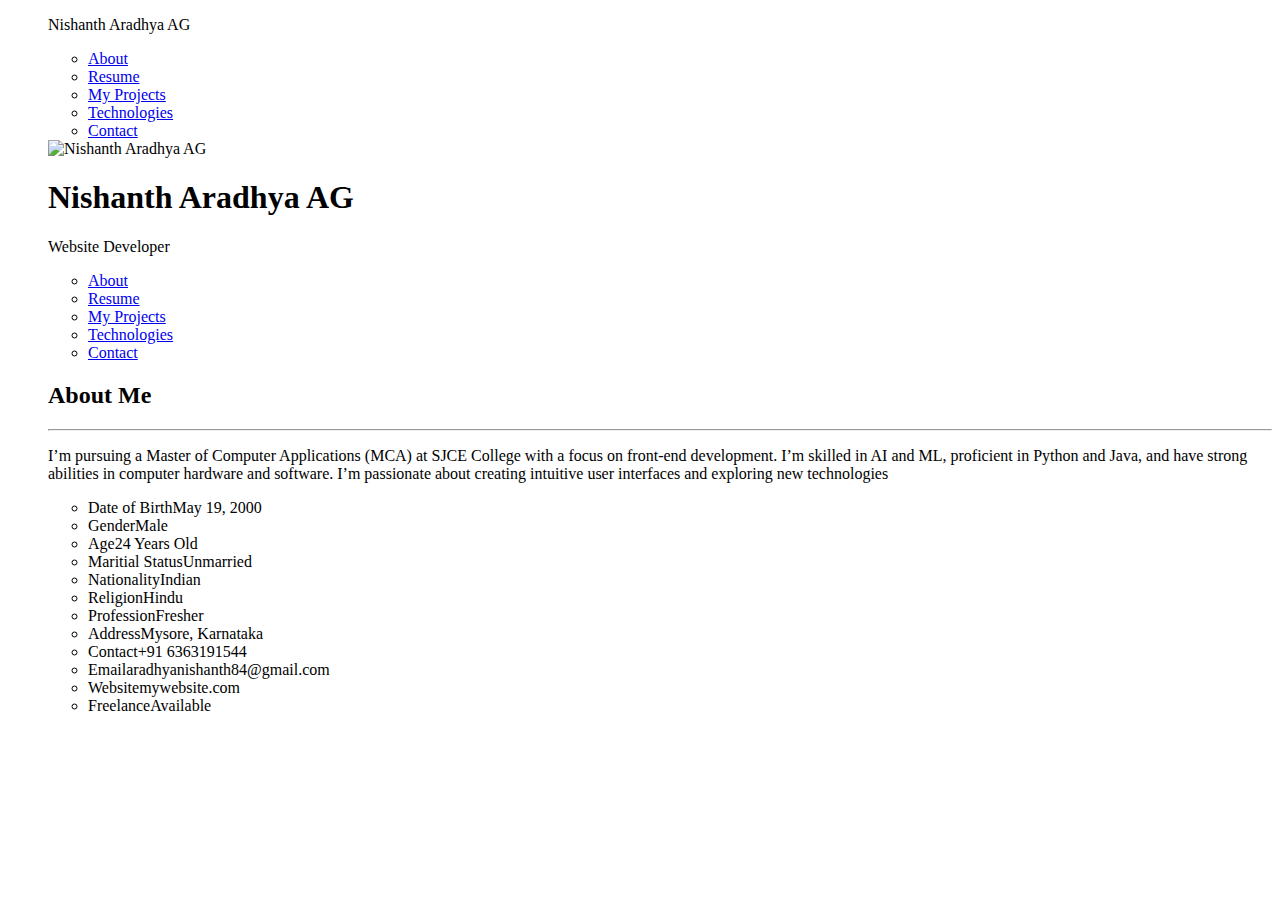
==== index.html @ 658544bd "Create index.html" ====
<!DOCTYPE html>
<html lang="en">

<head>
    <meta charset="UTF-8">
    <meta http-equiv="X-UA-Compatible" content="IE=edge">
    <meta name="viewport" content="width=device-width, initial-scale=1.0">

    <!-- CSS file -->
    <link rel="stylesheet" href="css/style.css">

    <!-- Favicon -->
    <link rel="shortcut icon" href="img/profile123.jpg" type="image/x-icon">

    <!-- Fontawesome CDN -->
    <link rel="stylesheet" href="https://cdnjs.cloudflare.com/ajax/libs/font-awesome/6.0.0-beta3/css/all.min.css"
        integrity="sha512-Fo3rlrZj/k7ujTnHg4CGR2D7kSs0v4LLanw2qksYuRlEzO+tcaEPQogQ0KaoGN26/zrn20ImR1DfuLWnOo7aBA=="
        crossorigin="anonymous" referrerpolicy="no-referrer" />

    <title>Nishanth Aradhya AG</title>
</head>

<body>
    <!-- Website Layout -->
    <ul class="website_container">

        <!-- Global Menu -->
        <div id="global_menu_button_container">
            <p class="site_title">Nishanth Aradhya AG</p>
            <i class="fa fa-bars" id="global_menu_button"></i>
        </div>

        <ul id="global_menu_items">
            <div>
                <i class="fa fa-close" id="global_menu_close_button"></i>
                <li><a href="/"><i class="fa fa-home"></i> About</a></li>
                <li><a href="resume.html"><i class="fas fa-file-alt"></i> Resume</a></li>
                <li><a href="blogs.html"><i class="fas fa-pen-nib"></i> My Projects</a></li>
                <li><a href="services.html"><i class="fas fa-cog"></i> Technologies</a></li>
                <li><a href="contact.html"><i class="fas fa-phone-square"></i> Contact</a></li>
            </div>
        </ul>

        <!--x Global Menu x-->

        <!-- sidebar -->
        <div class="sidebar_container">
            <!-- Sidebar Image -->
            <div class="image">
                <img src="img/profile123.jpeg" alt="Nishanth Aradhya AG">
                <div class="right_image_box"></div>
                <div class="left_image_box"></div>
            </div>

            <!-- sidebar Content -->
            <div class="sidebar_content">
                <!-- Long name can be applied so easily -->
                <h1>Nishanth Aradhya AG</h1>
                <p>Website Developer</p>
                <!-- Social Medias -->
                <div class="social_media">
                    <a href="https://www.linkedin.com/in/nishanth-aradhya-a28506203"><i class="fab fa-linkedin"></i></a>
                    <a href="https://github.com/Nishanth619"><i class="fab fa-github"></i></a>
                    <a href="https://www.instagram.com/nishanth__aradhya/"><i class="fab fa-instagram"></i></a>
                </div>
            </div>

            <!-- Sidebar Buttom Menu -->
            <div class="sidebar_buttom_menu" id="sidebar_buttom_menu">
                <i class="fa fa-bars" id="sidebar_menu_icon"></i>
            </div>

            <!-- Sidebar Navigation -->
            <ul class="sidebar_navigation" id="sidebar_navigation">
                <li><a href="/" class="active">About</a></li>
                <li><a href="resume.html">Resume</a></li>
                <li><a href="blogs.html">My Projects</a></li>
                <li><a href="services.html">Technologies</a></li>
                <li><a href="contact.html">Contact</a></li>
            </ul>

        </div>

        <!-- content -->
        <div class="content_container">
            <!-- About Page -->
            <div class="about_page">
                <h2 class="title">About <span>Me</span></h2>
                <hr class="line">
                <div class="about_content">
                    <p class="about_text">I’m pursuing a Master of Computer Applications (MCA) at SJCE College with a focus on front-end development.
                        I’m skilled in AI and ML, proficient in Python and Java, and have strong abilities in computer hardware and software.
                        I’m passionate about creating intuitive user interfaces and exploring new technologies</p>
                </div>
                <div class="about_profile">
                    <ul class="left_profile">
                        <li><span class="profile_title">Date of Birth</span><span>May 19, 2000</span></li>
                        <li><span class="profile_title">Gender</span><span>Male</span></li>
                        <li><span class="profile_title">Age</span><span>24 Years Old</span></li>
                        <li><span class="profile_title">Maritial Status</span><span>Unmarried</span></li>
                        <li><span class="profile_title">Nationality</span><span>Indian</span></li>
                        <li><span class="profile_title">Religion</span><span>Hindu</span></li>
                    </ul>

                    <ul class="right_profile">
                        <li><span class="profile_title">Profession</span><span>Fresher</span></li>
                        <li><span class="profile_title">Address</span><span>Mysore, Karnataka</span></li>
                        <li><span class="profile_title">Contact</span><span>+91 6363191544</span></li>
                        <li><span class="profile_title">Email</span><span>aradhyanishanth84@gmail.com</span></li>
                        <li><span class="profile_title">Website</span><span>mywebsite.com</span></li>
                        <li><span class="profile_title">Freelance</span><span>Available</span></li>
                    </ul>
                </div>
            </div>
        </div>

        <script src="js/script.js"></script>
</body>

</html>
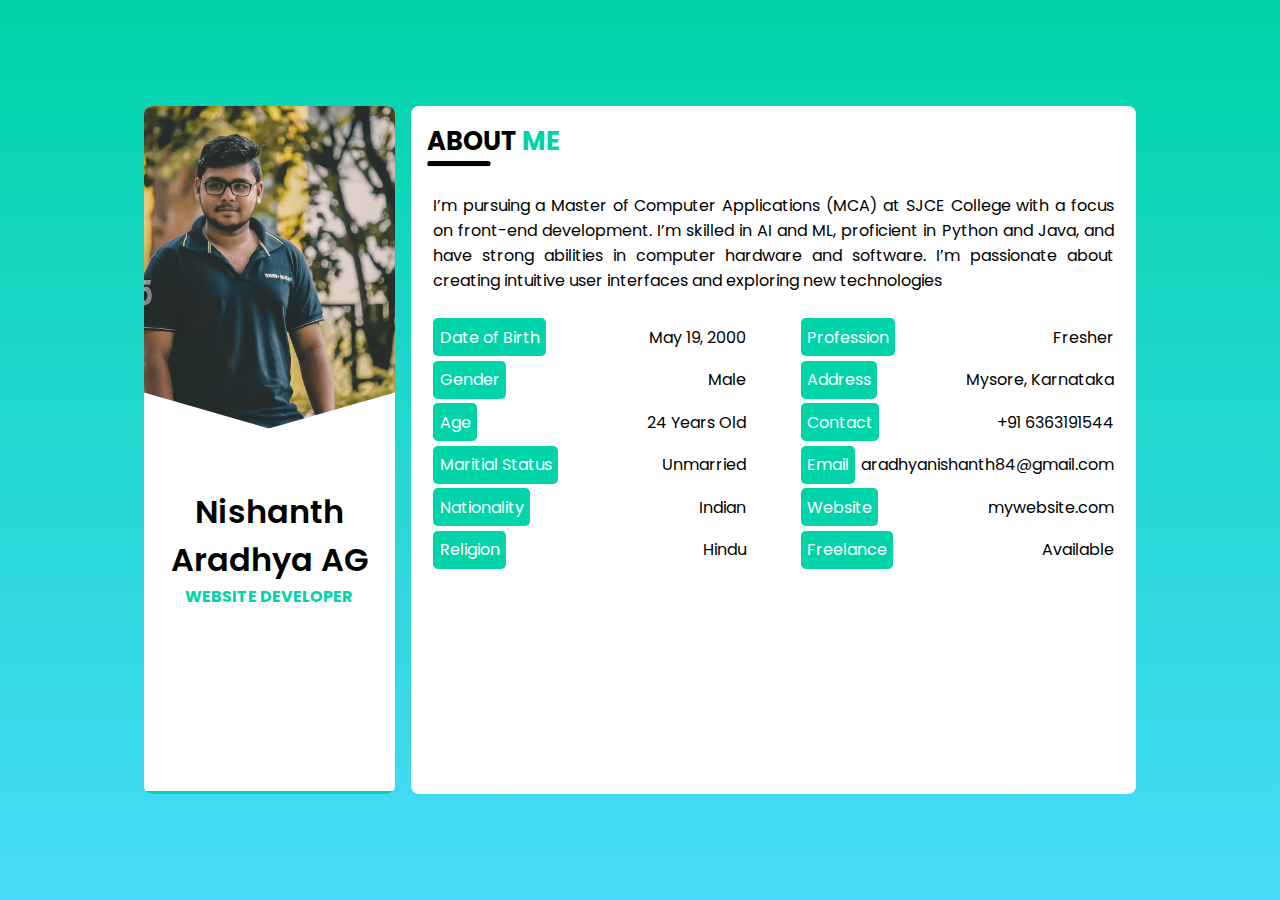
==== commit 158ea2c2: "Update index.html" ====
--- a/index.html
+++ b/index.html
@@ -7,7 +7,7 @@
     <meta name="viewport" content="width=device-width, initial-scale=1.0">
 
     <!-- CSS file -->
-    <link rel="stylesheet" href="css/style.css">
+    <link rel="stylesheet" href="style.css">
 
     <!-- Favicon -->
     <link rel="shortcut icon" href="img/profile123.jpg" type="image/x-icon">
@@ -47,7 +47,7 @@
         <div class="sidebar_container">
             <!-- Sidebar Image -->
             <div class="image">
-                <img src="img/profile123.jpeg" alt="Nishanth Aradhya AG">
+                <img src="profile123.jpeg" alt="Nishanth Aradhya AG">
                 <div class="right_image_box"></div>
                 <div class="left_image_box"></div>
             </div>
--- a/style.css
+++ b/style.css
@@ -0,0 +1,677 @@
+/* Google Font */
+@import url("https://fonts.googleapis.com/css2?family=Poppins:ital,wght@0,100;0,200;0,300;0,400;0,500;0,600;0,700;0,800;0,900;1,100;1,200;1,300;1,400;1,500;1,600;1,700;1,800;1,900&display=swap");
+
+/* CSS Reset */
+* {
+    padding: 0;
+    margin: 0;
+    box-sizing: border-box;
+    scroll-behavior: smooth;
+    font-family: "Poppins", sans-serif;
+}
+
+/* CSS Variables */
+:root {
+    --brand-color: #00d4a8; /* A soft light green */
+    --linear-back: linear-gradient(180deg, 
+            rgba(0, 212, 168, 1) 0%, /* Light green at the top */
+            rgba(72, 219, 251, 1) 100%); /* Soft sky blue at the bottom */
+}
+
+
+
+a {
+    text-decoration: none;
+    color: black;
+}
+
+li {
+    list-style: none;
+}
+
+/* CSS in Body */
+body {
+    height: 100vh;
+    width: 100vw;
+    background: var(--linear-back);
+    display: flex;
+    align-items: center;
+    justify-content: center;
+}
+
+.website_container {
+    width: 80%;
+    height: 80%;
+    display: flex;
+    padding: 1rem;
+    position: relative;
+}
+
+/* Sidebar */
+.website_container .sidebar_container {
+    width: 35%;
+    height: 100%;
+    background-color: white;
+    margin-right: 1rem;
+    border-radius: 0.5rem;
+    overflow: hidden;
+    position: relative;
+}
+
+.sidebar_container .image {
+    height: 50%;
+    width: 100%;
+    position: relative;
+}
+
+.sidebar_container .image img {
+    width: 100%;
+    height: 100%;
+    object-fit: cover;
+    object-position: top;
+}
+
+.sidebar_container .image .right_image_box {
+    width: 70%;
+    height: 100px;
+    background-color: white;
+    position: absolute;
+    bottom: -3.5rem;
+    left: -3rem;
+    transform: rotate(16deg);
+}
+
+.sidebar_container .image .left_image_box {
+    width: 70%;
+    height: 100px;
+    background-color: white;
+    position: absolute;
+    bottom: -3.5rem;
+    right: -3rem;
+    transform: rotate(-16deg);
+}
+
+.sidebar_container .sidebar_content {
+    position: absolute;
+    width: 100%;
+    margin-top: 2rem;
+    text-align: center;
+    padding: 0.4rem;
+}
+
+.sidebar_container .sidebar_content h1 {
+    color: black;
+    font-size: 2rem;
+    font-weight: 600;
+}
+
+.sidebar_container .sidebar_content p {
+    color: var(--brand-color);
+    font-size: 1rem;
+    text-transform: uppercase;
+    font-weight: 700;
+}
+
+.sidebar_container .sidebar_content .social_media {
+    margin-top: 1rem;
+}
+
+.sidebar_container .sidebar_content .social_media a {
+    font-size: 1.8rem;
+    margin: 0.4rem;
+    color: black;
+}
+
+.sidebar_container .sidebar_content .social_media a:hover {
+    color: var(--brand-color);
+    transition: 0.3s;
+}
+
+.sidebar_container .sidebar_buttom_menu {
+    position: absolute;
+    border-top: 0.2rem solid var(--brand-color);
+    width: 100%;
+    font-size: 1.6rem;
+    left: 0;
+    bottom: 0;
+    text-align: center;
+    cursor: pointer;
+    z-index: 3;
+}
+
+.sidebar_container .sidebar_buttom_menu:hover {
+    color: var(--brand-color);
+    transition: 0.3s;
+}
+
+/* Sidebar Navigation */
+.sidebar_container .sidebar_navigation {
+    position: absolute;
+    top: 0;
+    left: -100%;
+    width: 100%;
+    height: 100%;
+    background-color: white;
+    display: flex;
+    flex-direction: column;
+    align-items: center;
+    justify-content: center;
+    font-size: 2rem;
+    z-index: 2;
+    transition: left 0.3s;
+}
+
+.sidebar_container .sidebar_navigation li {
+    margin: 0.3rem 0;
+}
+
+.sidebar_container .sidebar_navigation li a:hover,
+.sidebar_container .sidebar_navigation .active {
+    color: var(--brand-color);
+    transition: 0.3s;
+    font-weight: bold;
+}
+
+/* Content */
+.website_container .content_container {
+    width: 100%;
+    height: 100%;
+    background-color: white;
+    border-radius: 0.5rem;
+    padding: 1rem;
+    overflow-y: scroll;
+}
+
+.content_container::-webkit-scrollbar {
+    width: 0.2rem;
+}
+
+.content_container::-webkit-scrollbar-thumb {
+    width: 0.2rem;
+    background-color: gray;
+    border-radius: 0.2rem;
+}
+
+/* About Page */
+
+.title {
+    font-size: 1.6rem;
+    text-transform: uppercase;
+}
+
+.title span {
+    color: var(--brand-color);
+}
+
+.line {
+    width: 4rem;
+    border-top: 0.35rem solid black;
+    border-radius: 0.5rem;
+}
+
+.about_page .about_content {
+    margin-top: 1.2rem;
+    padding: 0.4rem;
+    margin-bottom: 0.5rem;
+}
+
+.about_page .about_content p {
+    font-size: 1rem;
+    text-align: justify;
+}
+
+.about_profile {
+    display: flex;
+    justify-content: space-between;
+    padding: 0.4rem;
+}
+
+.about_profile .left_profile {
+    width: 46%;
+}
+
+.about_profile .left_profile li {
+    display: flex;
+    justify-content: space-between;
+    align-items: center;
+    margin: 0.3rem 0;
+    font-size: 1rem;
+}
+
+.about_profile .right_profile {
+    width: 46%;
+}
+
+.about_profile .right_profile li {
+    display: flex;
+    justify-content: space-between;
+    margin: 0.3rem 0;
+    align-items: center;
+    font-size: 1rem;
+}
+
+li .profile_title {
+    padding: 0.4rem;
+    background-color: var(--brand-color);
+    color: white;
+    border-radius: 0.3rem;
+}
+
+/* Resume Page */
+.resume_page .resume_container {
+    margin: 1.2rem 0;
+    display: flex;
+}
+
+.left_resume {
+    width: 100%;
+    padding: 0.6rem;
+    border-right: 0.2rem solid var(--brand-color);
+}
+
+.right_resume {
+    width: 100%;
+    padding: 0.6rem;
+}
+
+.resume_title {
+    font-size: 1.2rem;
+    text-transform: uppercase;
+    font-weight: 700;
+    margin-bottom: 1rem;
+}
+
+.resume_title i {
+    color: var(--brand-color);
+}
+
+.resume_box {
+    margin: 1.5rem 0;
+}
+
+.resume_box .resume_date {
+    font-size: 1rem;
+    border: 0.1rem solid var(--brand-color);
+    padding: 0.1rem 0.2rem;
+    color: var(--brand-color);
+}
+
+.resume_box .resume_box_title {
+    margin-top: 0.5rem;
+    font-size: 1.2rem;
+    font-weight: 500;
+}
+
+.resume_box .resume_company {
+    font-size: 1rem;
+}
+
+.resume_box .resume_text {
+    font-size: 1rem;
+    font-weight: 300;
+}
+
+/* Skills Container */
+
+.skill_box .skill_title {
+    font-size: 1.2rem;
+    font-weight: 500;
+}
+
+.skill_box {
+    margin: 1rem 0;
+}
+
+.skill_box .skill_line_container {
+    height: 0.8rem;
+    width: 100%;
+    background-color: lightgray;
+    border-radius: 0.4rem;
+    overflow: hidden;
+}
+
+.skill_box .skill_line {
+    background-color: var(--brand-color);
+    height: 0.8rem;
+}
+
+/* Blogs Page */
+.blogs_page .blogs_container {
+    margin: 0.4rem;
+}
+
+.blog_box {
+    margin-top: 1.2rem;
+    border: 0.1rem solid var(--brand-color);
+    padding: 0.5rem;
+    border-radius: 0.4rem;
+}
+
+.blog_box .blog_title {
+    font-size: 1.6rem;
+    text-transform: uppercase;
+    font-weight: 600;
+}
+
+.blog_box .blog_text {
+    margin: 0.4rem 0;
+    font-size: 1rem;
+    font-weight: 400;
+    text-align: justify;
+}
+
+.blog_box .blog_image {
+    width: 100%;
+    height: auto;
+}
+
+/* Services Page */
+
+.services_page .services_container {
+    margin: 1.2rem 0.4rem 0.4rem 0.4rem;
+    display: flex;
+}
+
+.services_page .services_container .services_box {
+    width: 50%;
+    margin: 0.6rem;
+    border: 0.1rem solid var(--brand-color);
+    border-radius: 0.4rem;
+    padding: 0.6rem;
+    text-align: center;
+    cursor: pointer;
+}
+
+.services_page .services_container .services_box:hover {
+    background-color: var(--brand-color);
+    transition: 0.3s;
+}
+
+.services_page .services_container .services_box:hover i,
+.services_page .services_container .services_box:hover .services_title {
+    color: white;
+    transition: 0.3s;
+}
+
+.services_box i {
+    color: var(--brand-color);
+    font-size: 1.5rem;
+    margin: 0.3rem 0;
+}
+
+.services_box .services_title {
+    font-size: 1.2rem;
+    text-transform: uppercase;
+    color: var(--brand-color);
+    margin: 0.4rem 0;
+}
+
+.services_box .services_text {
+    font-size: 1rem;
+    font-weight: 400;
+}
+
+/* Contact Page */
+.contact_page .contact_container {
+    margin: 1.2rem 0.4rem;
+}
+
+.contact_container form .form_name_row {
+    display: flex;
+    justify-content: space-between;
+}
+
+.contact_container form .form_name_row .left_form_row {
+    width: 47%;
+}
+
+.contact_container form .form_name_row .right_form_row {
+    width: 47%;
+}
+
+.contact_container form label {
+    display: block;
+    font-size: 1rem;
+    margin-top: 0.8rem;
+    margin-left: 0.2rem;
+}
+
+.contact_container form input {
+    width: 100%;
+    font-size: 1rem;
+    padding: 0.3rem;
+    border: none;
+    outline: none;
+    background-color: lightgray;
+    border-radius: 0.4rem;
+}
+
+.contact_container form input:focus {
+    border: 0.2rem solid var(--brand-color);
+    transition: 0.3s;
+}
+
+.contact_container form textarea {
+    width: 100%;
+    font-size: 1rem;
+    padding: 0.3rem;
+    border: none;
+    outline: none;
+    background-color: lightgray;
+    border-radius: 0.4rem;
+    height: 6rem;
+    resize: none;
+}
+
+.contact_container form #send_button {
+    background-color: var(--brand-color);
+    margin-top: 0.6rem;
+    color: white;
+    font-weight: bold;
+    cursor: pointer;
+}
+
+.contact_container form #send_button:hover {
+    opacity: 0.8;
+    transition: 0.3s;
+}
+
+/* Global Menu CSS */
+#global_menu_button_container {
+    position: absolute;
+    left: -3rem;
+    display: none;
+    margin-top: 0.1rem;
+}
+
+#global_menu_button_container #global_menu_button {
+    background-color: white;
+    font-size: 2rem;
+    padding: 0.8rem;
+    border-radius: 0.4rem;
+    cursor: pointer;
+}
+
+#global_menu_button_container #global_menu_button:hover {
+    color: var(--brand-color);
+    transition: 0.3s;
+}
+
+#global_menu_button_container p {
+    color: var(--brand-color);
+    font-size: 1.4rem;
+    font-weight: bold;
+    display: none;
+}
+
+#global_menu_items {
+    position: fixed;
+    left: -120%;
+    /* left: 0; */
+    top: 0;
+    background-color: white;
+    width: 40%;
+    height: 100vh;
+    z-index: 10;
+    display: flex;
+    justify-content: center;
+    transition: left 0.3s;
+}
+
+#global_menu_items div {
+    width: 80%;
+    margin-top: 4rem;
+}
+
+#global_menu_items li {
+    margin: 1rem 0;
+}
+
+#global_menu_items a {
+    display: block;
+    width: 100%;
+    padding: 0.4rem 0.2rem;
+    border-bottom: 0.1rem solid var(--brand-color);
+    font-size: 1.4rem;
+}
+
+#global_menu_items a:hover {
+    color: var(--brand-color);
+    transition: 0.3s;
+}
+
+#global_menu_items #global_menu_close_button {
+    position: absolute;
+    right: -3.3rem;
+    top: 0;
+    font-size: 2.6rem;
+    background-color: white;
+    padding: 0.6rem 0.8rem;
+    cursor: pointer;
+}
+
+#global_menu_items #global_menu_close_button:hover {
+    color: var(--brand-color);
+    transition: 0.3s;
+}
+
+/* Making Responsive */
+
+@media screen and (max-width: 1200px) {
+    .website_container {
+        width: 92%;
+        height: 92%;
+    }
+}
+
+@media screen and (max-width: 1000px) {
+    body {
+        height: auto;
+    }
+
+    .website_container {
+        flex-direction: column;
+        width: 70%;
+    }
+
+    .website_container .sidebar_container {
+        width: 100%;
+        height: 80vh;
+        margin-bottom: 1rem;
+    }
+
+    .about_profile {
+        flex-direction: column;
+    }
+
+    .about_profile .left_profile {
+        width: 100%;
+    }
+
+    .about_profile .right_profile {
+        width: 100%;
+    }
+
+    #global_menu_button_container {
+        display: block;
+    }
+}
+
+@media screen and (max-width: 800px) {
+    .website_container {
+        margin-top: 10vh;
+    }
+
+    .resume_page .resume_container {
+        flex-direction: column;
+    }
+
+    .left_resume {
+        border-right: none;
+        border-bottom: 0.2rem solid var(--brand-color);
+    }
+
+    .services_page .services_container {
+        flex-direction: column;
+        margin: 0;
+    }
+
+    .services_page .services_container .services_box {
+        width: 100%;
+        margin: 0.6rem 0;
+    }
+
+    .contact_container form .form_name_row {
+        flex-direction: column;
+    }
+
+    .contact_container form .form_name_row .left_form_row {
+        width: 100%;
+    }
+
+    .contact_container form .form_name_row .right_form_row {
+        width: 100%;
+    }
+
+    #global_menu_button_container {
+        position: fixed;
+        top: -0.1rem;
+        left: 0;
+        z-index: 5;
+        width: 100%;
+        background-color: white;
+        height: 10vh;
+        display: flex;
+        justify-content: space-between;
+        align-items: center;
+        padding: 0 1rem;
+    }
+
+    #global_menu_button_container #global_menu_button {
+        color: black;
+        background-color: transparent;
+        padding: 0.2rem;
+        font-size: 1.6rem;
+    }
+
+    #global_menu_button_container p {
+        display: block;
+    }
+
+    #global_menu_items {
+        width: 100%;
+    }
+
+    #global_menu_items #global_menu_close_button {
+        left: 0;
+        text-align: center;
+        background-color: lightgray;
+    }
+}
+
+@media screen and (max-width: 680px) {
+    .website_container {
+        height: 100%;
+        width: 100%;
+    }
+}
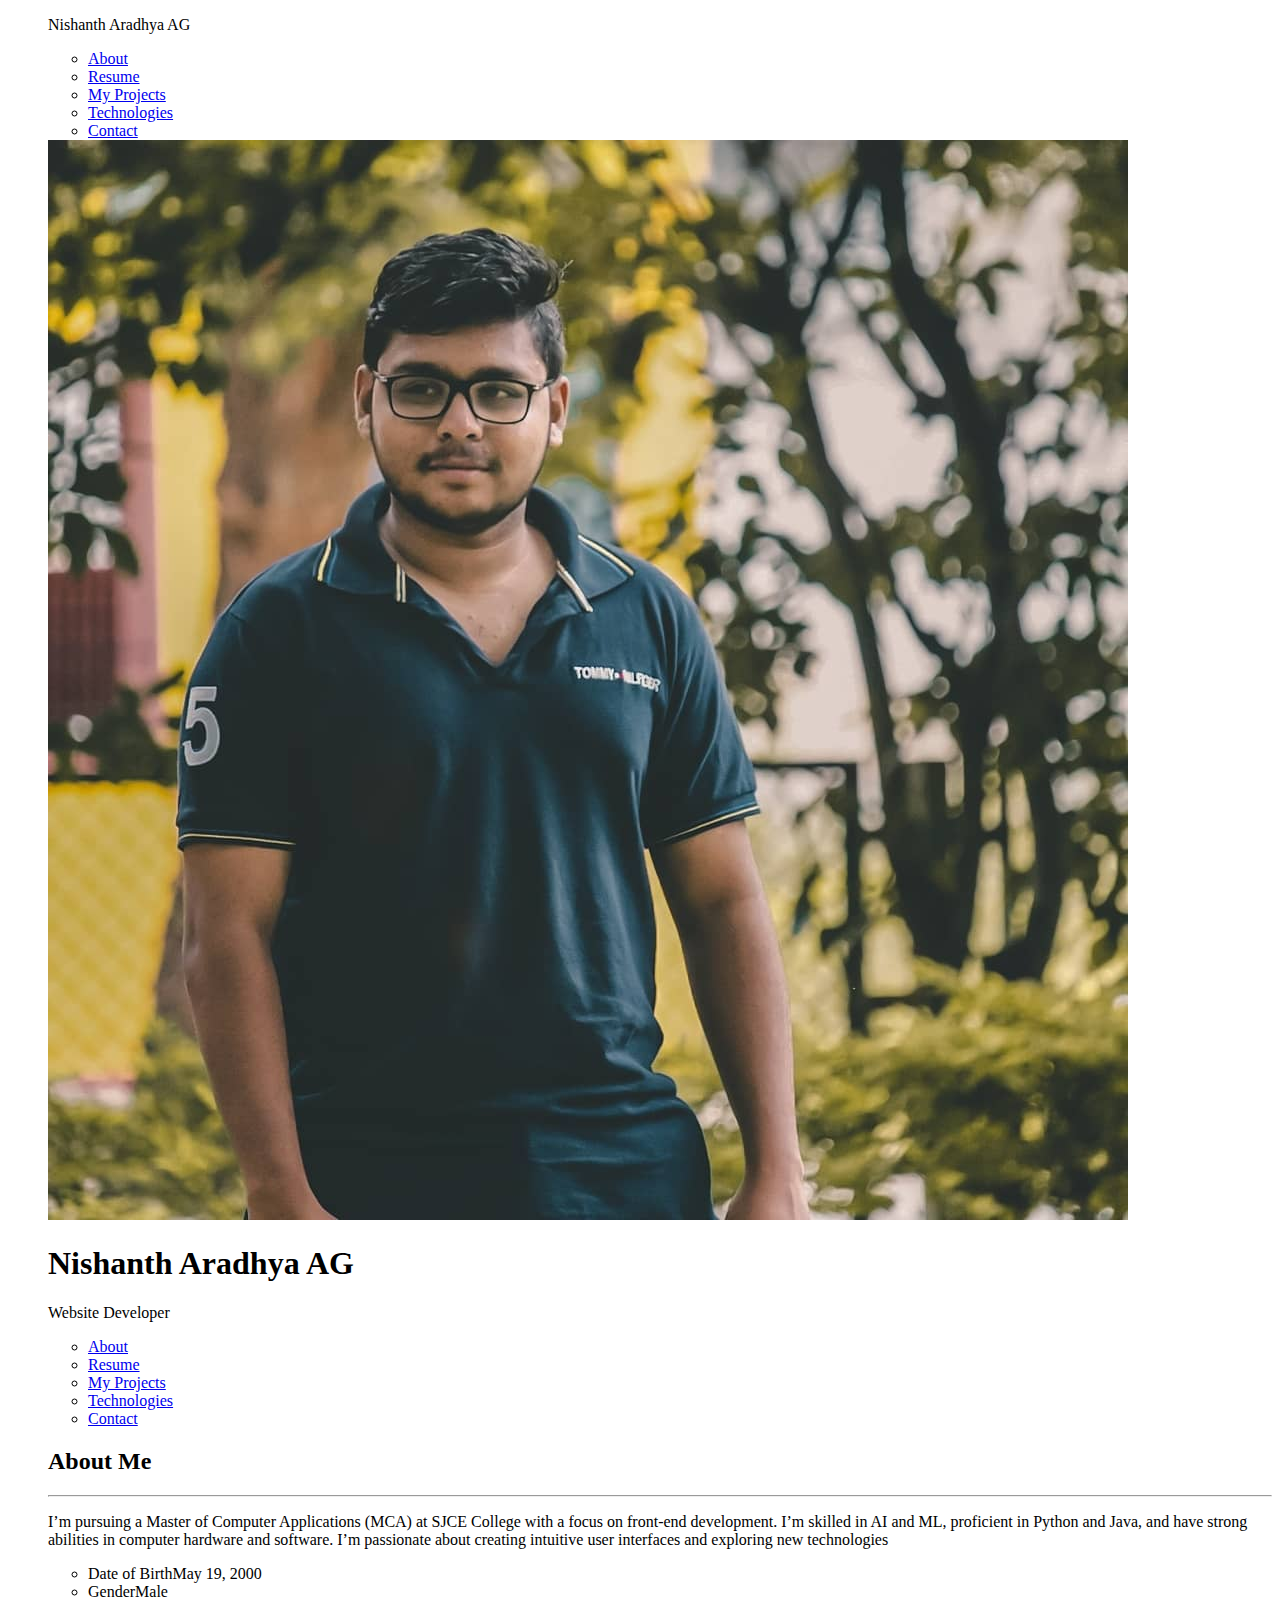
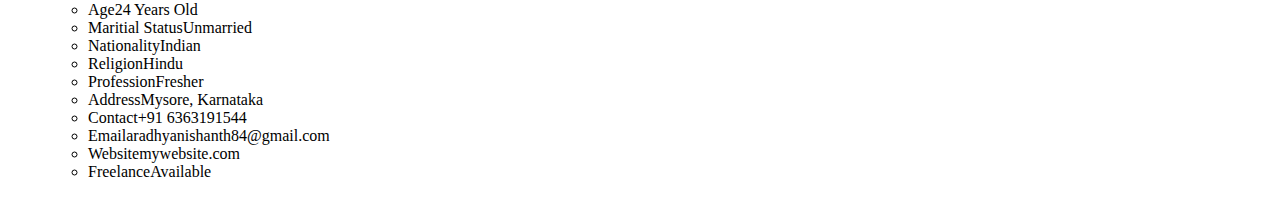
==== commit 8b800aac: "Update index.html" ====
--- a/index.html
+++ b/index.html
@@ -7,10 +7,10 @@
     <meta name="viewport" content="width=device-width, initial-scale=1.0">
 
     <!-- CSS file -->
-    <link rel="stylesheet" href="style.css">
+    <link rel="stylesheet" href="js/style.css">
 
     <!-- Favicon -->
-    <link rel="shortcut icon" href="img/profile123.jpg" type="image/x-icon">
+    <link rel="shortcut icon" href="js/profile123.jpg" type="image/x-icon">
 
     <!-- Fontawesome CDN -->
     <link rel="stylesheet" href="https://cdnjs.cloudflare.com/ajax/libs/font-awesome/6.0.0-beta3/css/all.min.css"
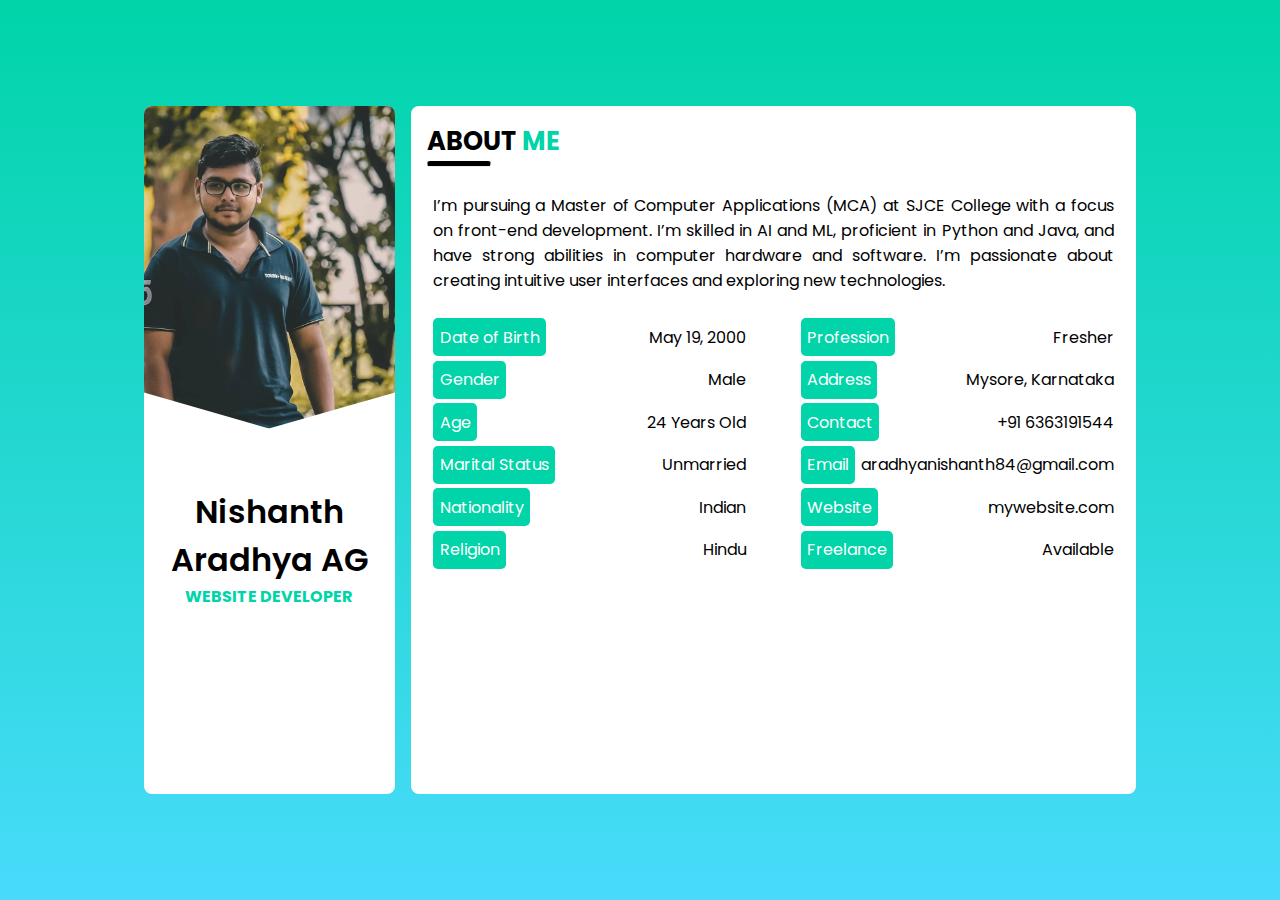
==== commit fce4e9e6: "Update index.html" ====
--- a/index.html
+++ b/index.html
@@ -7,10 +7,10 @@
     <meta name="viewport" content="width=device-width, initial-scale=1.0">
 
     <!-- CSS file -->
-    <link rel="stylesheet" href="js/style.css">
+    <link rel="stylesheet" href="style.css">
 
     <!-- Favicon -->
-    <link rel="shortcut icon" href="js/profile123.jpg" type="image/x-icon">
+    <link rel="shortcut icon" href="profile123.jpeg" type="image/x-icon">
 
     <!-- Fontawesome CDN -->
     <link rel="stylesheet" href="https://cdnjs.cloudflare.com/ajax/libs/font-awesome/6.0.0-beta3/css/all.min.css"
@@ -43,7 +43,7 @@
 
         <!--x Global Menu x-->
 
-        <!-- sidebar -->
+        <!-- Sidebar -->
         <div class="sidebar_container">
             <!-- Sidebar Image -->
             <div class="image">
@@ -52,12 +52,11 @@
                 <div class="left_image_box"></div>
             </div>
 
-            <!-- sidebar Content -->
+            <!-- Sidebar Content -->
             <div class="sidebar_content">
-                <!-- Long name can be applied so easily -->
                 <h1>Nishanth Aradhya AG</h1>
                 <p>Website Developer</p>
-                <!-- Social Medias -->
+                <!-- Social Media -->
                 <div class="social_media">
                     <a href="https://www.linkedin.com/in/nishanth-aradhya-a28506203"><i class="fab fa-linkedin"></i></a>
                     <a href="https://github.com/Nishanth619"><i class="fab fa-github"></i></a>
@@ -65,8 +64,8 @@
                 </div>
             </div>
 
-            <!-- Sidebar Buttom Menu -->
-            <div class="sidebar_buttom_menu" id="sidebar_buttom_menu">
+            <!-- Sidebar Bottom Menu -->
+            <div class="sidebar_bottom_menu" id="sidebar_bottom_menu">
                 <i class="fa fa-bars" id="sidebar_menu_icon"></i>
             </div>
 
@@ -78,10 +77,9 @@
                 <li><a href="services.html">Technologies</a></li>
                 <li><a href="contact.html">Contact</a></li>
             </ul>
-
         </div>
 
-        <!-- content -->
+        <!-- Content -->
         <div class="content_container">
             <!-- About Page -->
             <div class="about_page">
@@ -90,14 +88,14 @@
                 <div class="about_content">
                     <p class="about_text">I’m pursuing a Master of Computer Applications (MCA) at SJCE College with a focus on front-end development.
                         I’m skilled in AI and ML, proficient in Python and Java, and have strong abilities in computer hardware and software.
-                        I’m passionate about creating intuitive user interfaces and exploring new technologies</p>
+                        I’m passionate about creating intuitive user interfaces and exploring new technologies.</p>
                 </div>
                 <div class="about_profile">
                     <ul class="left_profile">
                         <li><span class="profile_title">Date of Birth</span><span>May 19, 2000</span></li>
                         <li><span class="profile_title">Gender</span><span>Male</span></li>
                         <li><span class="profile_title">Age</span><span>24 Years Old</span></li>
-                        <li><span class="profile_title">Maritial Status</span><span>Unmarried</span></li>
+                        <li><span class="profile_title">Marital Status</span><span>Unmarried</span></li>
                         <li><span class="profile_title">Nationality</span><span>Indian</span></li>
                         <li><span class="profile_title">Religion</span><span>Hindu</span></li>
                     </ul>
@@ -114,8 +112,12 @@
             </div>
         </div>
 
-        <script src="js/script.js"></script>
+    </ul>
+
+    <!-- JavaScript -->
+    <script src="js/script.js"></script>
 </body>
 
 </html>
 
+
--- a/style.css
+++ b/style.css
@@ -0,0 +1,677 @@
+/* Google Font */
+@import url("https://fonts.googleapis.com/css2?family=Poppins:ital,wght@0,100;0,200;0,300;0,400;0,500;0,600;0,700;0,800;0,900;1,100;1,200;1,300;1,400;1,500;1,600;1,700;1,800;1,900&display=swap");
+
+/* CSS Reset */
+* {
+    padding: 0;
+    margin: 0;
+    box-sizing: border-box;
+    scroll-behavior: smooth;
+    font-family: "Poppins", sans-serif;
+}
+
+/* CSS Variables */
+:root {
+    --brand-color: #00d4a8; /* A soft light green */
+    --linear-back: linear-gradient(180deg, 
+            rgba(0, 212, 168, 1) 0%, /* Light green at the top */
+            rgba(72, 219, 251, 1) 100%); /* Soft sky blue at the bottom */
+}
+
+
+
+a {
+    text-decoration: none;
+    color: black;
+}
+
+li {
+    list-style: none;
+}
+
+/* CSS in Body */
+body {
+    height: 100vh;
+    width: 100vw;
+    background: var(--linear-back);
+    display: flex;
+    align-items: center;
+    justify-content: center;
+}
+
+.website_container {
+    width: 80%;
+    height: 80%;
+    display: flex;
+    padding: 1rem;
+    position: relative;
+}
+
+/* Sidebar */
+.website_container .sidebar_container {
+    width: 35%;
+    height: 100%;
+    background-color: white;
+    margin-right: 1rem;
+    border-radius: 0.5rem;
+    overflow: hidden;
+    position: relative;
+}
+
+.sidebar_container .image {
+    height: 50%;
+    width: 100%;
+    position: relative;
+}
+
+.sidebar_container .image img {
+    width: 100%;
+    height: 100%;
+    object-fit: cover;
+    object-position: top;
+}
+
+.sidebar_container .image .right_image_box {
+    width: 70%;
+    height: 100px;
+    background-color: white;
+    position: absolute;
+    bottom: -3.5rem;
+    left: -3rem;
+    transform: rotate(16deg);
+}
+
+.sidebar_container .image .left_image_box {
+    width: 70%;
+    height: 100px;
+    background-color: white;
+    position: absolute;
+    bottom: -3.5rem;
+    right: -3rem;
+    transform: rotate(-16deg);
+}
+
+.sidebar_container .sidebar_content {
+    position: absolute;
+    width: 100%;
+    margin-top: 2rem;
+    text-align: center;
+    padding: 0.4rem;
+}
+
+.sidebar_container .sidebar_content h1 {
+    color: black;
+    font-size: 2rem;
+    font-weight: 600;
+}
+
+.sidebar_container .sidebar_content p {
+    color: var(--brand-color);
+    font-size: 1rem;
+    text-transform: uppercase;
+    font-weight: 700;
+}
+
+.sidebar_container .sidebar_content .social_media {
+    margin-top: 1rem;
+}
+
+.sidebar_container .sidebar_content .social_media a {
+    font-size: 1.8rem;
+    margin: 0.4rem;
+    color: black;
+}
+
+.sidebar_container .sidebar_content .social_media a:hover {
+    color: var(--brand-color);
+    transition: 0.3s;
+}
+
+.sidebar_container .sidebar_buttom_menu {
+    position: absolute;
+    border-top: 0.2rem solid var(--brand-color);
+    width: 100%;
+    font-size: 1.6rem;
+    left: 0;
+    bottom: 0;
+    text-align: center;
+    cursor: pointer;
+    z-index: 3;
+}
+
+.sidebar_container .sidebar_buttom_menu:hover {
+    color: var(--brand-color);
+    transition: 0.3s;
+}
+
+/* Sidebar Navigation */
+.sidebar_container .sidebar_navigation {
+    position: absolute;
+    top: 0;
+    left: -100%;
+    width: 100%;
+    height: 100%;
+    background-color: white;
+    display: flex;
+    flex-direction: column;
+    align-items: center;
+    justify-content: center;
+    font-size: 2rem;
+    z-index: 2;
+    transition: left 0.3s;
+}
+
+.sidebar_container .sidebar_navigation li {
+    margin: 0.3rem 0;
+}
+
+.sidebar_container .sidebar_navigation li a:hover,
+.sidebar_container .sidebar_navigation .active {
+    color: var(--brand-color);
+    transition: 0.3s;
+    font-weight: bold;
+}
+
+/* Content */
+.website_container .content_container {
+    width: 100%;
+    height: 100%;
+    background-color: white;
+    border-radius: 0.5rem;
+    padding: 1rem;
+    overflow-y: scroll;
+}
+
+.content_container::-webkit-scrollbar {
+    width: 0.2rem;
+}
+
+.content_container::-webkit-scrollbar-thumb {
+    width: 0.2rem;
+    background-color: gray;
+    border-radius: 0.2rem;
+}
+
+/* About Page */
+
+.title {
+    font-size: 1.6rem;
+    text-transform: uppercase;
+}
+
+.title span {
+    color: var(--brand-color);
+}
+
+.line {
+    width: 4rem;
+    border-top: 0.35rem solid black;
+    border-radius: 0.5rem;
+}
+
+.about_page .about_content {
+    margin-top: 1.2rem;
+    padding: 0.4rem;
+    margin-bottom: 0.5rem;
+}
+
+.about_page .about_content p {
+    font-size: 1rem;
+    text-align: justify;
+}
+
+.about_profile {
+    display: flex;
+    justify-content: space-between;
+    padding: 0.4rem;
+}
+
+.about_profile .left_profile {
+    width: 46%;
+}
+
+.about_profile .left_profile li {
+    display: flex;
+    justify-content: space-between;
+    align-items: center;
+    margin: 0.3rem 0;
+    font-size: 1rem;
+}
+
+.about_profile .right_profile {
+    width: 46%;
+}
+
+.about_profile .right_profile li {
+    display: flex;
+    justify-content: space-between;
+    margin: 0.3rem 0;
+    align-items: center;
+    font-size: 1rem;
+}
+
+li .profile_title {
+    padding: 0.4rem;
+    background-color: var(--brand-color);
+    color: white;
+    border-radius: 0.3rem;
+}
+
+/* Resume Page */
+.resume_page .resume_container {
+    margin: 1.2rem 0;
+    display: flex;
+}
+
+.left_resume {
+    width: 100%;
+    padding: 0.6rem;
+    border-right: 0.2rem solid var(--brand-color);
+}
+
+.right_resume {
+    width: 100%;
+    padding: 0.6rem;
+}
+
+.resume_title {
+    font-size: 1.2rem;
+    text-transform: uppercase;
+    font-weight: 700;
+    margin-bottom: 1rem;
+}
+
+.resume_title i {
+    color: var(--brand-color);
+}
+
+.resume_box {
+    margin: 1.5rem 0;
+}
+
+.resume_box .resume_date {
+    font-size: 1rem;
+    border: 0.1rem solid var(--brand-color);
+    padding: 0.1rem 0.2rem;
+    color: var(--brand-color);
+}
+
+.resume_box .resume_box_title {
+    margin-top: 0.5rem;
+    font-size: 1.2rem;
+    font-weight: 500;
+}
+
+.resume_box .resume_company {
+    font-size: 1rem;
+}
+
+.resume_box .resume_text {
+    font-size: 1rem;
+    font-weight: 300;
+}
+
+/* Skills Container */
+
+.skill_box .skill_title {
+    font-size: 1.2rem;
+    font-weight: 500;
+}
+
+.skill_box {
+    margin: 1rem 0;
+}
+
+.skill_box .skill_line_container {
+    height: 0.8rem;
+    width: 100%;
+    background-color: lightgray;
+    border-radius: 0.4rem;
+    overflow: hidden;
+}
+
+.skill_box .skill_line {
+    background-color: var(--brand-color);
+    height: 0.8rem;
+}
+
+/* Blogs Page */
+.blogs_page .blogs_container {
+    margin: 0.4rem;
+}
+
+.blog_box {
+    margin-top: 1.2rem;
+    border: 0.1rem solid var(--brand-color);
+    padding: 0.5rem;
+    border-radius: 0.4rem;
+}
+
+.blog_box .blog_title {
+    font-size: 1.6rem;
+    text-transform: uppercase;
+    font-weight: 600;
+}
+
+.blog_box .blog_text {
+    margin: 0.4rem 0;
+    font-size: 1rem;
+    font-weight: 400;
+    text-align: justify;
+}
+
+.blog_box .blog_image {
+    width: 100%;
+    height: auto;
+}
+
+/* Services Page */
+
+.services_page .services_container {
+    margin: 1.2rem 0.4rem 0.4rem 0.4rem;
+    display: flex;
+}
+
+.services_page .services_container .services_box {
+    width: 50%;
+    margin: 0.6rem;
+    border: 0.1rem solid var(--brand-color);
+    border-radius: 0.4rem;
+    padding: 0.6rem;
+    text-align: center;
+    cursor: pointer;
+}
+
+.services_page .services_container .services_box:hover {
+    background-color: var(--brand-color);
+    transition: 0.3s;
+}
+
+.services_page .services_container .services_box:hover i,
+.services_page .services_container .services_box:hover .services_title {
+    color: white;
+    transition: 0.3s;
+}
+
+.services_box i {
+    color: var(--brand-color);
+    font-size: 1.5rem;
+    margin: 0.3rem 0;
+}
+
+.services_box .services_title {
+    font-size: 1.2rem;
+    text-transform: uppercase;
+    color: var(--brand-color);
+    margin: 0.4rem 0;
+}
+
+.services_box .services_text {
+    font-size: 1rem;
+    font-weight: 400;
+}
+
+/* Contact Page */
+.contact_page .contact_container {
+    margin: 1.2rem 0.4rem;
+}
+
+.contact_container form .form_name_row {
+    display: flex;
+    justify-content: space-between;
+}
+
+.contact_container form .form_name_row .left_form_row {
+    width: 47%;
+}
+
+.contact_container form .form_name_row .right_form_row {
+    width: 47%;
+}
+
+.contact_container form label {
+    display: block;
+    font-size: 1rem;
+    margin-top: 0.8rem;
+    margin-left: 0.2rem;
+}
+
+.contact_container form input {
+    width: 100%;
+    font-size: 1rem;
+    padding: 0.3rem;
+    border: none;
+    outline: none;
+    background-color: lightgray;
+    border-radius: 0.4rem;
+}
+
+.contact_container form input:focus {
+    border: 0.2rem solid var(--brand-color);
+    transition: 0.3s;
+}
+
+.contact_container form textarea {
+    width: 100%;
+    font-size: 1rem;
+    padding: 0.3rem;
+    border: none;
+    outline: none;
+    background-color: lightgray;
+    border-radius: 0.4rem;
+    height: 6rem;
+    resize: none;
+}
+
+.contact_container form #send_button {
+    background-color: var(--brand-color);
+    margin-top: 0.6rem;
+    color: white;
+    font-weight: bold;
+    cursor: pointer;
+}
+
+.contact_container form #send_button:hover {
+    opacity: 0.8;
+    transition: 0.3s;
+}
+
+/* Global Menu CSS */
+#global_menu_button_container {
+    position: absolute;
+    left: -3rem;
+    display: none;
+    margin-top: 0.1rem;
+}
+
+#global_menu_button_container #global_menu_button {
+    background-color: white;
+    font-size: 2rem;
+    padding: 0.8rem;
+    border-radius: 0.4rem;
+    cursor: pointer;
+}
+
+#global_menu_button_container #global_menu_button:hover {
+    color: var(--brand-color);
+    transition: 0.3s;
+}
+
+#global_menu_button_container p {
+    color: var(--brand-color);
+    font-size: 1.4rem;
+    font-weight: bold;
+    display: none;
+}
+
+#global_menu_items {
+    position: fixed;
+    left: -120%;
+    /* left: 0; */
+    top: 0;
+    background-color: white;
+    width: 40%;
+    height: 100vh;
+    z-index: 10;
+    display: flex;
+    justify-content: center;
+    transition: left 0.3s;
+}
+
+#global_menu_items div {
+    width: 80%;
+    margin-top: 4rem;
+}
+
+#global_menu_items li {
+    margin: 1rem 0;
+}
+
+#global_menu_items a {
+    display: block;
+    width: 100%;
+    padding: 0.4rem 0.2rem;
+    border-bottom: 0.1rem solid var(--brand-color);
+    font-size: 1.4rem;
+}
+
+#global_menu_items a:hover {
+    color: var(--brand-color);
+    transition: 0.3s;
+}
+
+#global_menu_items #global_menu_close_button {
+    position: absolute;
+    right: -3.3rem;
+    top: 0;
+    font-size: 2.6rem;
+    background-color: white;
+    padding: 0.6rem 0.8rem;
+    cursor: pointer;
+}
+
+#global_menu_items #global_menu_close_button:hover {
+    color: var(--brand-color);
+    transition: 0.3s;
+}
+
+/* Making Responsive */
+
+@media screen and (max-width: 1200px) {
+    .website_container {
+        width: 92%;
+        height: 92%;
+    }
+}
+
+@media screen and (max-width: 1000px) {
+    body {
+        height: auto;
+    }
+
+    .website_container {
+        flex-direction: column;
+        width: 70%;
+    }
+
+    .website_container .sidebar_container {
+        width: 100%;
+        height: 80vh;
+        margin-bottom: 1rem;
+    }
+
+    .about_profile {
+        flex-direction: column;
+    }
+
+    .about_profile .left_profile {
+        width: 100%;
+    }
+
+    .about_profile .right_profile {
+        width: 100%;
+    }
+
+    #global_menu_button_container {
+        display: block;
+    }
+}
+
+@media screen and (max-width: 800px) {
+    .website_container {
+        margin-top: 10vh;
+    }
+
+    .resume_page .resume_container {
+        flex-direction: column;
+    }
+
+    .left_resume {
+        border-right: none;
+        border-bottom: 0.2rem solid var(--brand-color);
+    }
+
+    .services_page .services_container {
+        flex-direction: column;
+        margin: 0;
+    }
+
+    .services_page .services_container .services_box {
+        width: 100%;
+        margin: 0.6rem 0;
+    }
+
+    .contact_container form .form_name_row {
+        flex-direction: column;
+    }
+
+    .contact_container form .form_name_row .left_form_row {
+        width: 100%;
+    }
+
+    .contact_container form .form_name_row .right_form_row {
+        width: 100%;
+    }
+
+    #global_menu_button_container {
+        position: fixed;
+        top: -0.1rem;
+        left: 0;
+        z-index: 5;
+        width: 100%;
+        background-color: white;
+        height: 10vh;
+        display: flex;
+        justify-content: space-between;
+        align-items: center;
+        padding: 0 1rem;
+    }
+
+    #global_menu_button_container #global_menu_button {
+        color: black;
+        background-color: transparent;
+        padding: 0.2rem;
+        font-size: 1.6rem;
+    }
+
+    #global_menu_button_container p {
+        display: block;
+    }
+
+    #global_menu_items {
+        width: 100%;
+    }
+
+    #global_menu_items #global_menu_close_button {
+        left: 0;
+        text-align: center;
+        background-color: lightgray;
+    }
+}
+
+@media screen and (max-width: 680px) {
+    .website_container {
+        height: 100%;
+        width: 100%;
+    }
+}
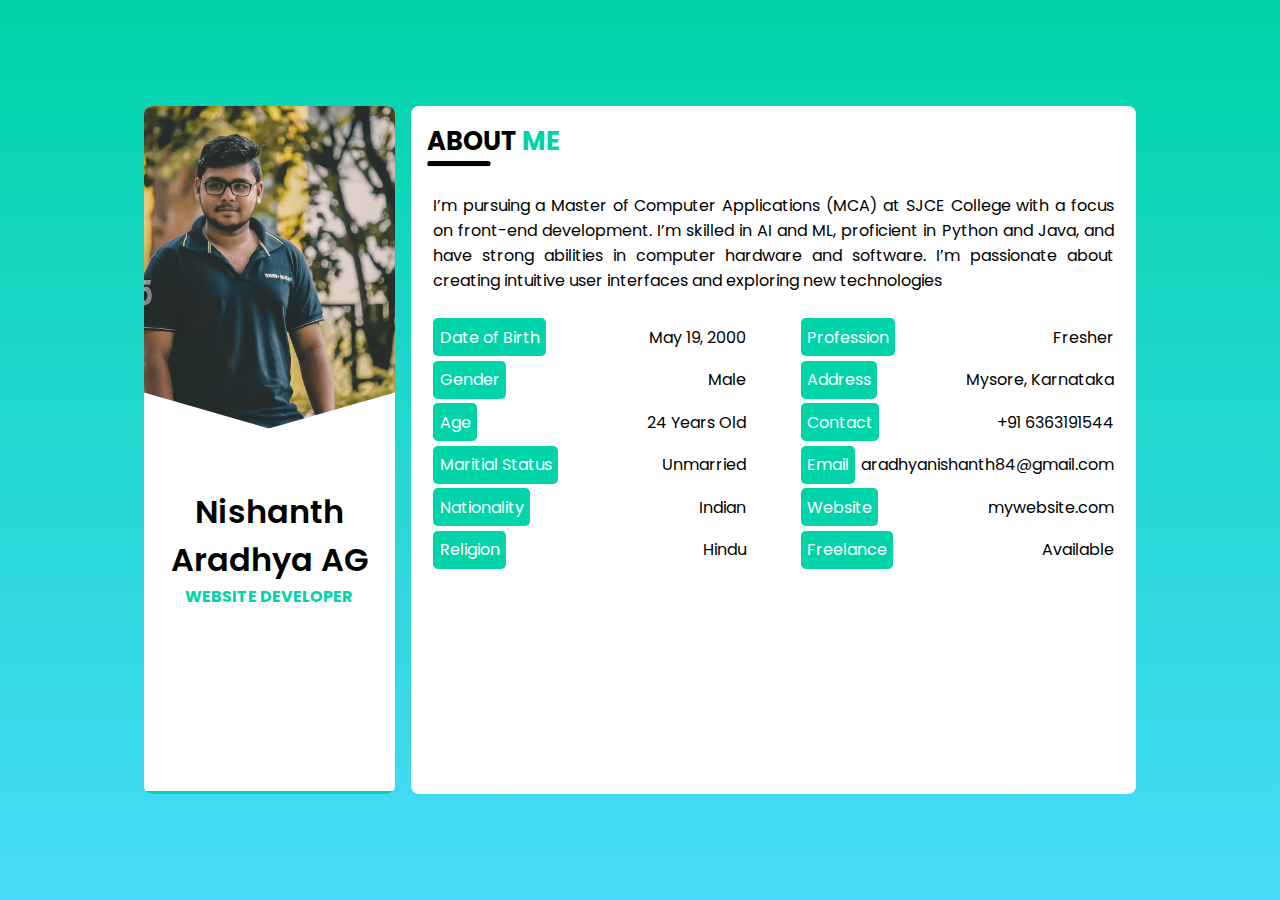
==== commit a74a06ba: "Update index.html" ====
--- a/index.html
+++ b/index.html
@@ -10,7 +10,7 @@
     <link rel="stylesheet" href="style.css">
 
     <!-- Favicon -->
-    <link rel="shortcut icon" href="profile123.jpeg" type="image/x-icon">
+    <link rel="shortcut icon" href="profile123.jpg" type="image/x-icon">
 
     <!-- Fontawesome CDN -->
     <link rel="stylesheet" href="https://cdnjs.cloudflare.com/ajax/libs/font-awesome/6.0.0-beta3/css/all.min.css"
@@ -43,7 +43,7 @@
 
         <!--x Global Menu x-->
 
-        <!-- Sidebar -->
+        <!-- sidebar -->
         <div class="sidebar_container">
             <!-- Sidebar Image -->
             <div class="image">
@@ -52,11 +52,12 @@
                 <div class="left_image_box"></div>
             </div>
 
-            <!-- Sidebar Content -->
+            <!-- sidebar Content -->
             <div class="sidebar_content">
+                <!-- Long name can be applied so easily -->
                 <h1>Nishanth Aradhya AG</h1>
                 <p>Website Developer</p>
-                <!-- Social Media -->
+                <!-- Social Medias -->
                 <div class="social_media">
                     <a href="https://www.linkedin.com/in/nishanth-aradhya-a28506203"><i class="fab fa-linkedin"></i></a>
                     <a href="https://github.com/Nishanth619"><i class="fab fa-github"></i></a>
@@ -64,8 +65,8 @@
                 </div>
             </div>
 
-            <!-- Sidebar Bottom Menu -->
-            <div class="sidebar_bottom_menu" id="sidebar_bottom_menu">
+            <!-- Sidebar Buttom Menu -->
+            <div class="sidebar_buttom_menu" id="sidebar_buttom_menu">
                 <i class="fa fa-bars" id="sidebar_menu_icon"></i>
             </div>
 
@@ -77,9 +78,10 @@
                 <li><a href="services.html">Technologies</a></li>
                 <li><a href="contact.html">Contact</a></li>
             </ul>
+
         </div>
 
-        <!-- Content -->
+        <!-- content -->
         <div class="content_container">
             <!-- About Page -->
             <div class="about_page">
@@ -88,14 +90,14 @@
                 <div class="about_content">
                     <p class="about_text">I’m pursuing a Master of Computer Applications (MCA) at SJCE College with a focus on front-end development.
                         I’m skilled in AI and ML, proficient in Python and Java, and have strong abilities in computer hardware and software.
-                        I’m passionate about creating intuitive user interfaces and exploring new technologies.</p>
+                        I’m passionate about creating intuitive user interfaces and exploring new technologies</p>
                 </div>
                 <div class="about_profile">
                     <ul class="left_profile">
                         <li><span class="profile_title">Date of Birth</span><span>May 19, 2000</span></li>
                         <li><span class="profile_title">Gender</span><span>Male</span></li>
                         <li><span class="profile_title">Age</span><span>24 Years Old</span></li>
-                        <li><span class="profile_title">Marital Status</span><span>Unmarried</span></li>
+                        <li><span class="profile_title">Maritial Status</span><span>Unmarried</span></li>
                         <li><span class="profile_title">Nationality</span><span>Indian</span></li>
                         <li><span class="profile_title">Religion</span><span>Hindu</span></li>
                     </ul>
@@ -112,12 +114,7 @@
             </div>
         </div>
 
-    </ul>
-
-    <!-- JavaScript -->
-    <script src="js/script.js"></script>
+        <script src="js/script.js"></script>
 </body>
 
 </html>
-
-
